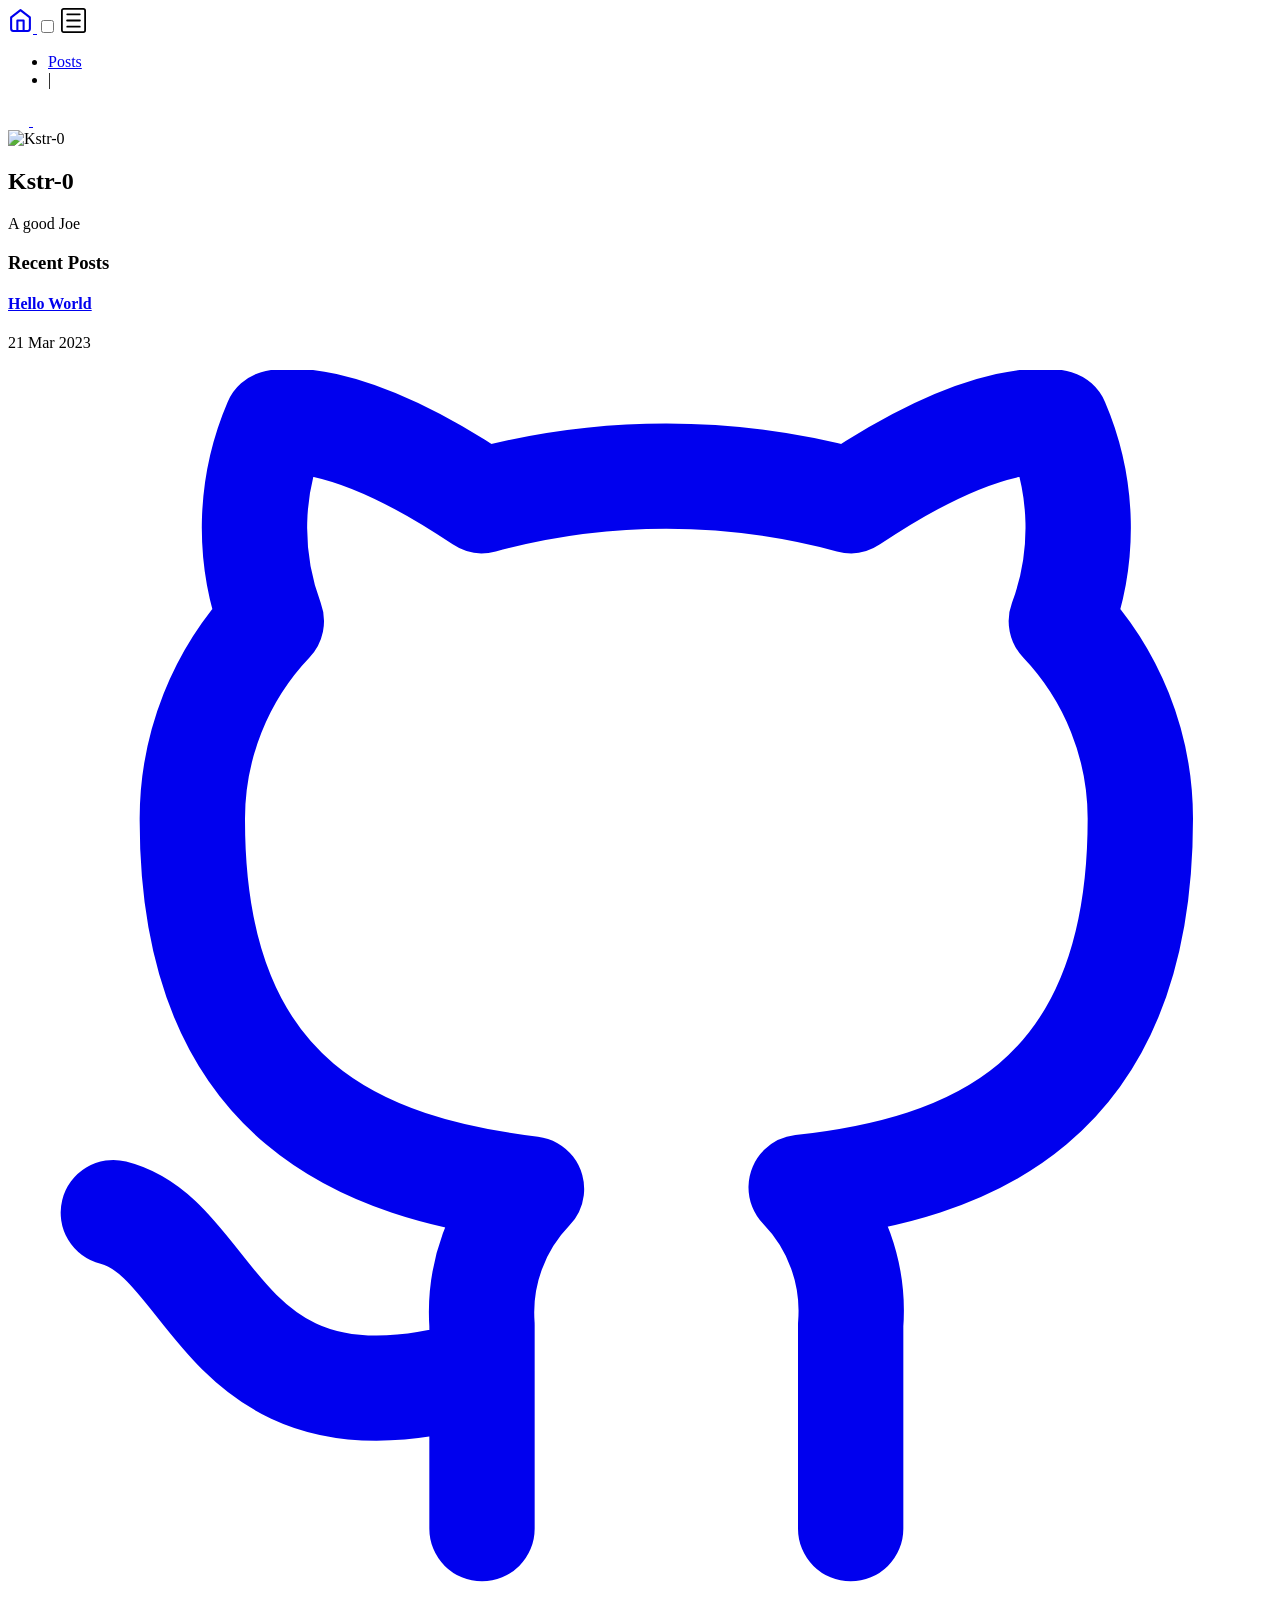
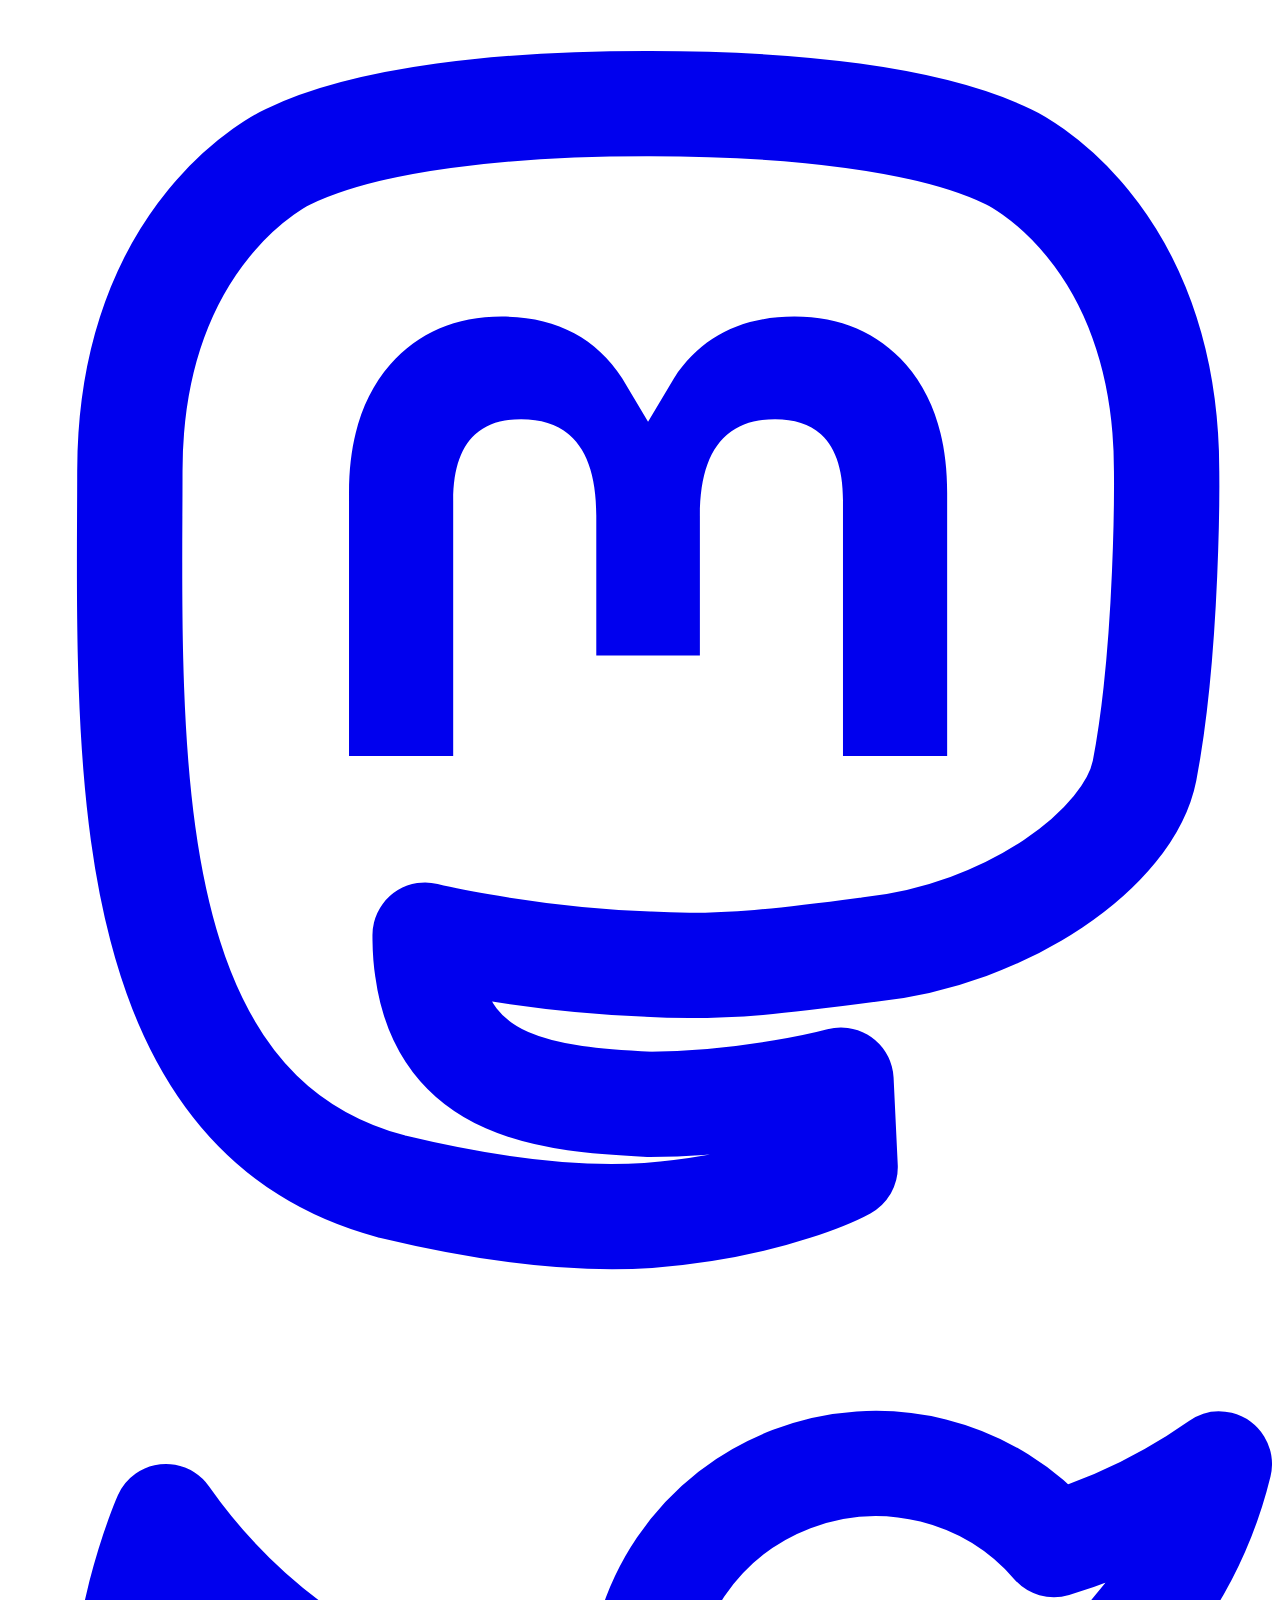
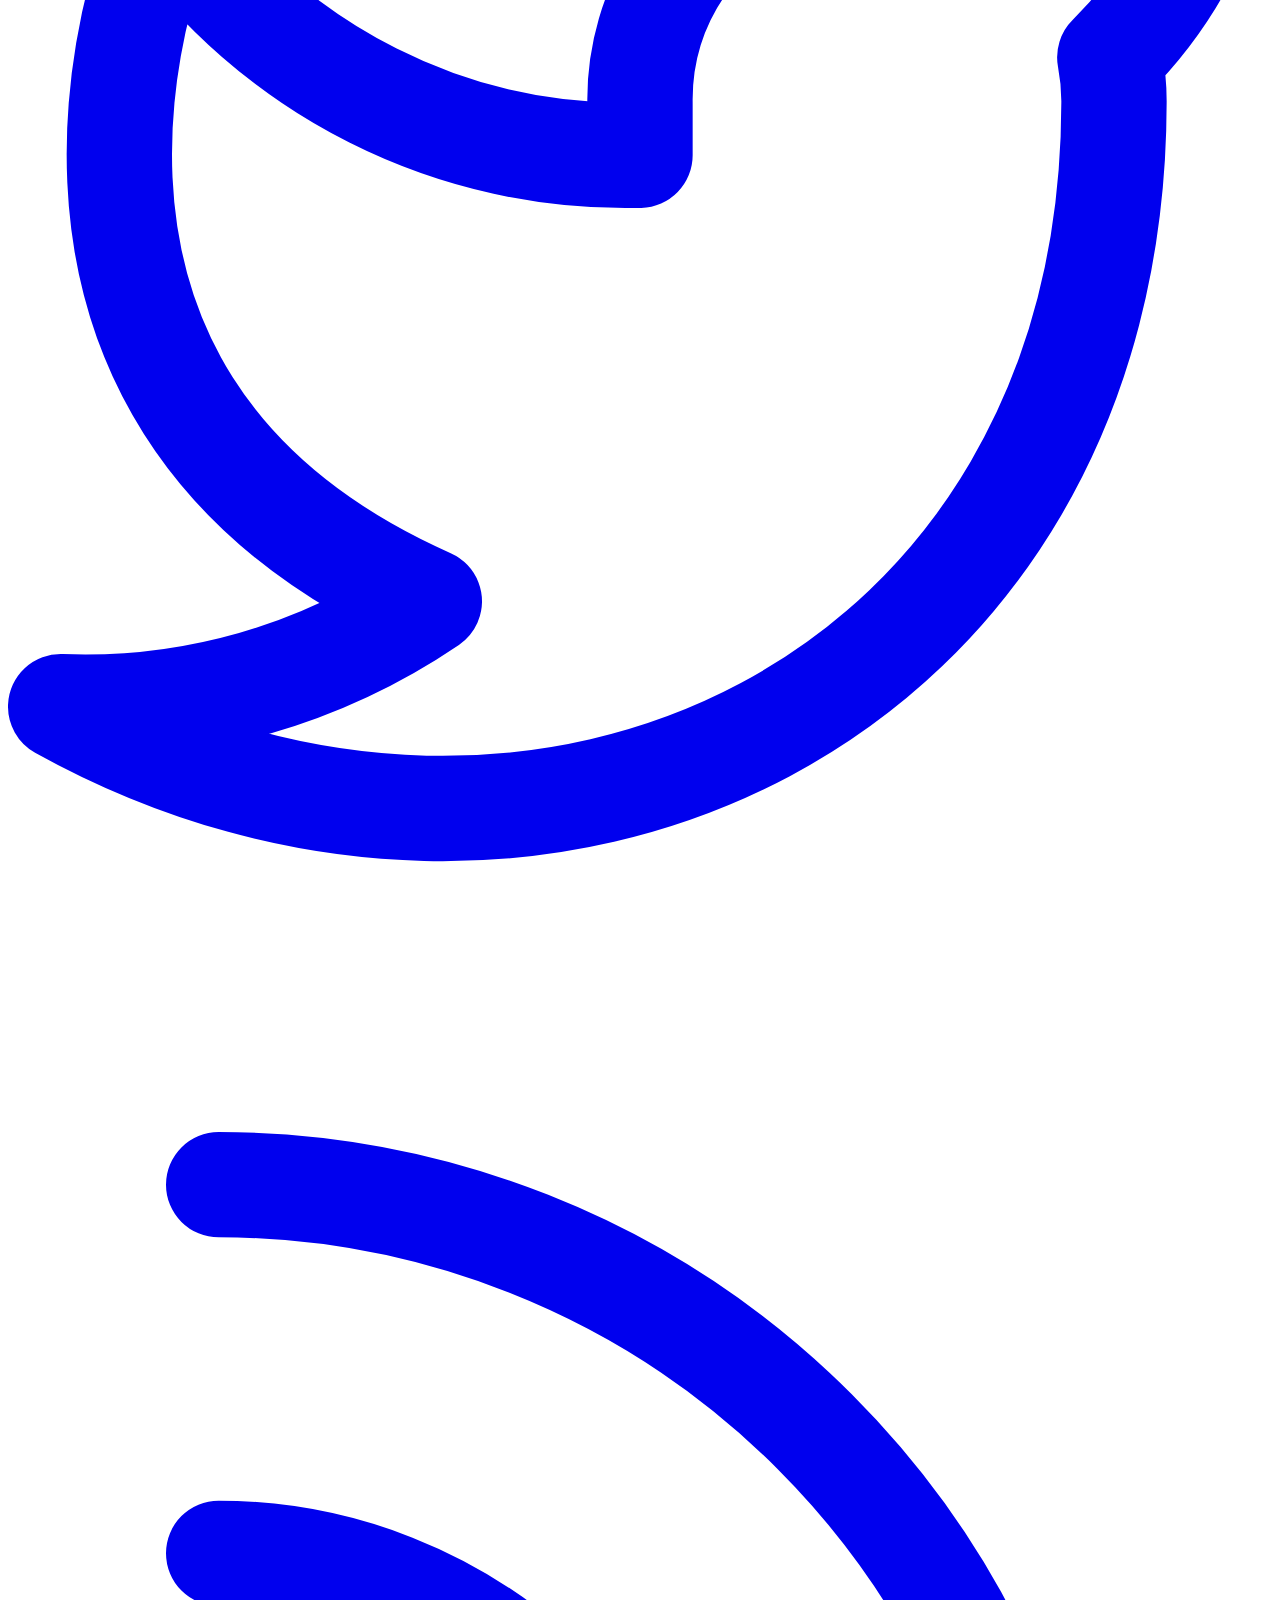
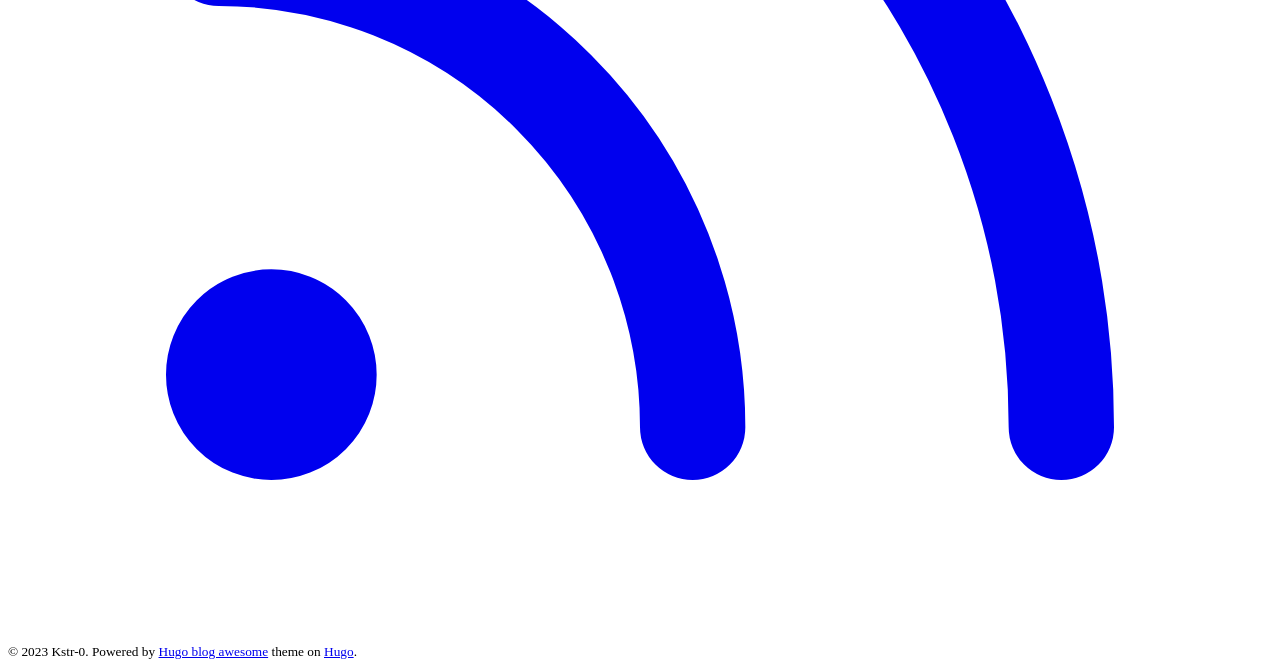
==== public/index.html @ 5611c744 "Added Github Actions Workflow" ====
<!DOCTYPE html>
<html lang="en-us"><head>
  <meta charset="utf-8">
<meta http-equiv="content-type" content="text/html">
<meta name="viewport" content="width=device-width, initial-scale=1.0">

<title itemprop="name">Kstr-0 | Kstr-0</title>
<meta property="og:title" content="Kstr-0 | Kstr-0" />
<meta name="twitter:title" content="Kstr-0 | Kstr-0" />
<meta itemprop="name" content="Kstr-0 | Kstr-0" />
<meta name="application-name" content="Kstr-0 | Kstr-0" />
<meta property="og:site_name" content="Awesome hugo blog" />

<meta name="description" content="Minimal Hugo blog theme with light and dark mode support">
<meta itemprop="description" content="Minimal Hugo blog theme with light and dark mode support" />
<meta property="og:description" content="Minimal Hugo blog theme with light and dark mode support" />
<meta name="twitter:description" content="Minimal Hugo blog theme with light and dark mode support" />

<meta property="og:locale" content="en-us" />
<meta name="language" content="en-us" />



  <meta itemprop="image" content="http://kstr0.xyz/" />
  <meta property="og:image" content="http://kstr0.xyz/" />
  <meta name="twitter:image" content="http://kstr0.xyz/" />
  <meta name="twitter:image:src" content="http://kstr0.xyz/" />




  <meta name="generator" content="Hugo 0.111.3">

  

  <link rel="canonical" href="http://kstr0.xyz/">
  <link href="http://kstr0.xyz/index.xml" rel="alternate" type="application/rss+xml" title="Kstr-0">
  <link href="http://kstr0.xyz/index.xml" rel="feed" type="application/rss+xml" title="Kstr-0"><link href="/sass/main.min.0eebb6db90b4ec9f4444ef402f08421ee056025ba860df3d749a9f299d472008.css" rel="stylesheet"><link href="/code-highlight.min.706d31975fec544a864cb7f0d847a73ea55ca1df91bf495fd12a177138d807cf.css" rel="stylesheet">

  

  <link rel="apple-touch-icon" sizes="180x180" href="/images/favicon/apple-touch-icon.png">
  <link rel="icon" type="image/png" sizes="32x32" href="/images/favicon/favicon-32x32.png">
  <link rel="icon" type="image/png" sizes="16x16" href="/images/favicon/favicon-16x16.png">
  <link rel="manifest" href="/images/favicon/site.webmanifest">
  <link rel="mask-icon" href="/images/favicon/safari-pinned-tab.svg" color="#5bbad5">
  <link rel="shortcut icon" href="/images/favicon/favicon.ico">
  <meta name="msapplication-TileColor" content="#2b5797">
  <meta name="msapplication-config" content="/images/favicon/browserconfig.xml">
  <meta name="theme-color" content="#ffffff">

  
  <link rel="icon" type="image/svg+xml" href="/images/favicon/favicon.svg">

  
    </head><body data-theme = "dark" class="notransition">
<script src="http://kstr0.xyz/js/themeLoader.min.4e9e1a253d543bbfec02e7f2460d9621e719fd739dc8a5256faa91cda6e12e03.js"></script><div class="navbar" role="navigation">
  <nav class="menu" aria-label="Main Navigation">
    <a href="/" class="logo">
      <svg xmlns="http://www.w3.org/2000/svg" width="25" height="25" 
viewBox="0 0 24 24" fill="none" stroke="currentColor" stroke-width="2" stroke-linecap="round" 
stroke-linejoin="round" class="feather feather-home">
<title>Home</title>
<path d="M3 9l9-7 9 7v11a2 2 0 0 1-2 2H5a2 2 0 0 1-2-2z"></path>
<polyline points="9 22 9 12 15 12 15 22"></polyline>
</svg>
    </a>
    <input type="checkbox" id="menu-trigger" class="menu-trigger" />
    <label for="menu-trigger">
      <span class="menu-icon">
        <svg xmlns="http://www.w3.org/2000/svg" width="25" height="25" stroke="currentColor" fill="none" viewBox="0 0 14 14"><title>Menu</title><path stroke-linecap="round" stroke-linejoin="round" d="M10.595 7L3.40726 7"></path><path stroke-linecap="round" stroke-linejoin="round" d="M10.5096 3.51488L3.49301 3.51488"></path><path stroke-linecap="round" stroke-linejoin="round" d="M10.5096 10.4851H3.49301"></path><path stroke-linecap="round" stroke-linejoin="round" d="M0.5 12.5V1.5C0.5 0.947715 0.947715 0.5 1.5 0.5H12.5C13.0523 0.5 13.5 0.947715 13.5 1.5V12.5C13.5 13.0523 13.0523 13.5 12.5 13.5H1.5C0.947715 13.5 0.5 13.0523 0.5 12.5Z"></path></svg>
      </span>
    </label>

    <div class="trigger">
      <ul class="trigger-container">
        
        
          <li>
            <a 
            class="menu-link "
            href="/posts/">
            Posts
            </a>
            
          </li>
        
        <li class="menu-separator">
          <span>|</span>
        </li>
      </ul>
      <a id="mode" href="#">
        <svg xmlns="http://www.w3.org/2000/svg" class="mode-sunny" width="21" height="21" viewBox="0 0 14 14" stroke-width="1">
<title>LIGHT</title><g><circle cx="7" cy="7" r="2.5" fill="none" stroke-linecap="round" stroke-linejoin="round"></circle><line x1="7" y1="0.5" x2="7" y2="2.5" fill="none" stroke-linecap="round" stroke-linejoin="round"></line><line x1="2.4" y1="2.4" x2="3.82" y2="3.82" fill="none" stroke-linecap="round" stroke-linejoin="round"></line><line x1="0.5" y1="7" x2="2.5" y2="7" fill="none" stroke-linecap="round" stroke-linejoin="round"></line><line x1="2.4" y1="11.6" x2="3.82" y2="10.18" fill="none" stroke-linecap="round" stroke-linejoin="round"></line><line x1="7" y1="13.5" x2="7" y2="11.5" fill="none" stroke-linecap="round" stroke-linejoin="round"></line><line x1="11.6" y1="11.6" x2="10.18" y2="10.18" fill="none" stroke-linecap="round" stroke-linejoin="round"></line><line x1="13.5" y1="7" x2="11.5" y2="7" fill="none" stroke-linecap="round" stroke-linejoin="round"></line><line x1="11.6" y1="2.4" x2="10.18" y2="3.82" fill="none" stroke-linecap="round" stroke-linejoin="round"></line></g></svg>
        <svg xmlns="http://www.w3.org/2000/svg" class="mode-moon" width="21" height="21" viewBox="0 0 14 14" stroke-width="1">
<title>DARK</title><g><circle cx="7" cy="7" r="2.5" fill="none" stroke-linecap="round" stroke-linejoin="round"></circle><line x1="7" y1="0.5" x2="7" y2="2.5" fill="none" stroke-linecap="round" stroke-linejoin="round"></line><line x1="2.4" y1="2.4" x2="3.82" y2="3.82" fill="none" stroke-linecap="round" stroke-linejoin="round"></line><line x1="0.5" y1="7" x2="2.5" y2="7" fill="none" stroke-linecap="round" stroke-linejoin="round"></line><line x1="2.4" y1="11.6" x2="3.82" y2="10.18" fill="none" stroke-linecap="round" stroke-linejoin="round"></line><line x1="7" y1="13.5" x2="7" y2="11.5" fill="none" stroke-linecap="round" stroke-linejoin="round"></line><line x1="11.6" y1="11.6" x2="10.18" y2="10.18" fill="none" stroke-linecap="round" stroke-linejoin="round"></line><line x1="13.5" y1="7" x2="11.5" y2="7" fill="none" stroke-linecap="round" stroke-linejoin="round"></line><line x1="11.6" y1="2.4" x2="10.18" y2="3.82" fill="none" stroke-linecap="round" stroke-linejoin="round"></line></g></svg>
      </a>
    </div>
  </nav>
</div>
<div class="wrapper">
            


<div class="author">
    
    
    <img class="author-avatar" 
    src="/avatar_hu2a9fca125b2c126c1913aefaaf7fb490_11666_100x100_fill_q75_h2_box_smart1_3.webp" 
    alt="Kstr-0" width="460" height="460" />
    
    <h2 class="author-name">Kstr-0</h2>
    <p class="author-bio">A good Joe</p>
</div>

            <main aria-label="Content">
                <h3 class="posts-item-note" aria-label="Recent Posts">Recent Posts</h3>
                
                
                
                <article class="post-item">
    <h4 class="post-item-title">
        <a href="http://kstr0.xyz/posts/2023/helloworld/">Hello World</a>
    </h4>
    
    
    <time class="post-item-meta" datetime="2023-03-21T23:42:41Z">
        21 Mar 2023
    </time>
</article>
                
                
            </main>
        </div><footer class="footer">
    <span class="footer_item"> </span>
    &nbsp;

    <div class="footer_social-icons">
<a href="https://github.com/hugo-sid" target="_blank" rel="noopener noreferrer me" title="Github">
    <svg xmlns="http://www.w3.org/2000/svg" viewBox="0 0 24 24" fill="none" stroke="currentColor" stroke-width="2"
    stroke-linecap="round" stroke-linejoin="round">
    <path
        d="M9 19c-5 1.5-5-2.5-7-3m14 6v-3.87a3.37 3.37 0 0 0-.94-2.61c3.14-.35 6.44-1.54 6.44-7A5.44 5.44 0 0 0 20 4.77 5.07 5.07 0 0 0 19.91 1S18.73.65 16 2.48a13.38 13.38 0 0 0-7 0C6.27.65 5.09 1 5.09 1A5.07 5.07 0 0 0 5 4.77a5.44 5.44 0 0 0-1.5 3.78c0 5.42 3.3 6.61 6.44 7A3.37 3.37 0 0 0 9 18.13V22">
    </path>
</svg>
</a>
<a href="index.xml" target="_blank" rel="noopener noreferrer me" title="Mastodon">
    <svg xmlns="http://www.w3.org/2000/svg" viewBox="0 0 24 24" fill="none" stroke="currentColor" stroke-width="2"
    stroke-linecap="round" stroke-linejoin="round">
    <path
        d="M21.58 13.913c-.29 1.469-2.592 3.121-5.238 3.396-1.379.184-2.737.368-4.185.276-2.368-.092-4.237-.551-4.237-.551 0 .184.014.459.043.643.308 2.294 2.317 2.478 4.22 2.57 1.922 0 3.633-.46 3.633-.46l.079 1.653s-1.344.734-3.738.918c-1.32.091-2.96-.092-4.869-.551-4.14-1.102-4.853-5.507-4.961-10.005-.034-1.285-.013-2.57-.013-3.58 0-4.589 3-5.966 3-5.966 1.513-.734 4.11-1.01 6.808-1.01h.067c2.699 0 5.296.276 6.81 1.01 0 0 3 1.377 3 5.967 0 0 .037 3.304-.419 5.69"
        stroke="currentColor" />
    <path
        d="M17.832 8.633v5h-1.978V8.78c0-1.023-.43-1.542-1.29-1.542-.95 0-1.427.616-1.427 1.834v2.655H11.17V9.072c0-1.218-.476-1.834-1.427-1.834-.86 0-1.29.52-1.29 1.542v4.852H6.475V8.633c0-1.022.26-1.834.782-2.434.538-.6 1.243-.909 2.118-.909 1.012 0 1.779.39 2.286 1.169l.492.827.493-.827c.507-.78 1.274-1.169 2.286-1.169.875 0 1.58.308 2.118.909.522.6.782 1.412.782 2.434"
        fill="currentColor" stroke="none" />
</svg>
</a>
<a href="https://twitter.com" target="_blank" rel="noopener noreferrer me" title="Twitter">
    <svg xmlns="http://www.w3.org/2000/svg" viewBox="0 0 24 24" fill="none" stroke="currentColor" stroke-width="2"
    stroke-linecap="round" stroke-linejoin="round">
    <path
        d="M23 3a10.9 10.9 0 0 1-3.14 1.53 4.48 4.48 0 0 0-7.86 3v1A10.66 10.66 0 0 1 3 4s-4 9 5 13a11.64 11.64 0 0 1-7 2c9 5 20 0 20-11.5a4.5 4.5 0 0 0-.08-.83A7.72 7.72 0 0 0 23 3z">
    </path>
</svg>
</a>
<a href="index.xml" target="_blank" rel="noopener noreferrer me" title="Rss">
    <svg xmlns="http://www.w3.org/2000/svg" viewBox="0 0 24 24" fill="none" stroke="currentColor" stroke-width="2"
    stroke-linecap="round" stroke-linejoin="round">
    <path d="M4 11a9 9 0 0 1 9 9" />
    <path d="M4 4a16 16 0 0 1 16 16" />
    <circle cx="5" cy="19" r="1" />
</svg>
</a></div>
    <small class="footer_copyright">
        © 2023 Kstr-0.
        Powered by <a href="https://github.com/hugo-sid/hugo-blog-awesome" target="_blank" rel="noreferrer noopener">Hugo blog awesome</a>
        theme on
        <a href="https://gohugo.io" target="_blank" rel="noreferrer noopener">Hugo</a>.
    </small>
</footer>
<script src="http://kstr0.xyz/js/themeSwitchnMenu.min.2a402288242b6930b175a0722c267e2353055739b3975834df35e56d00dd8f50.js"></script></body>
</html>
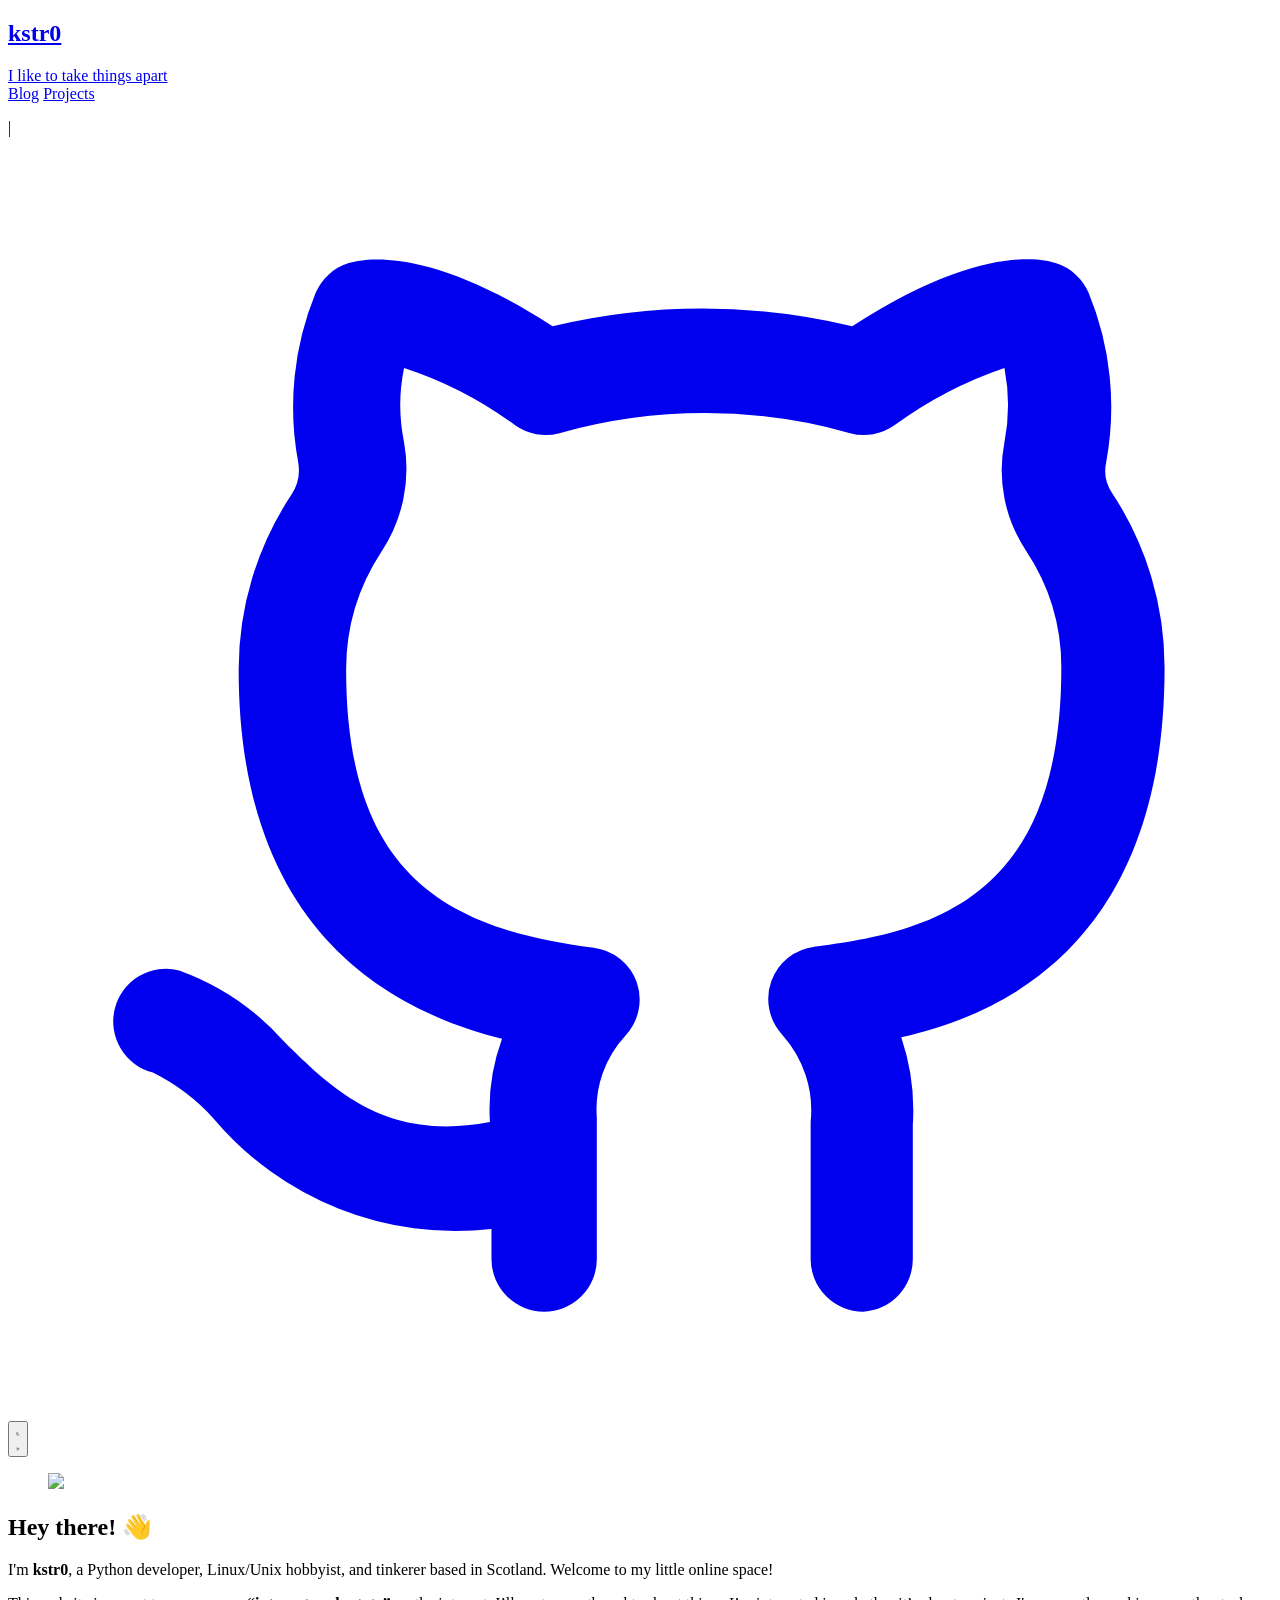
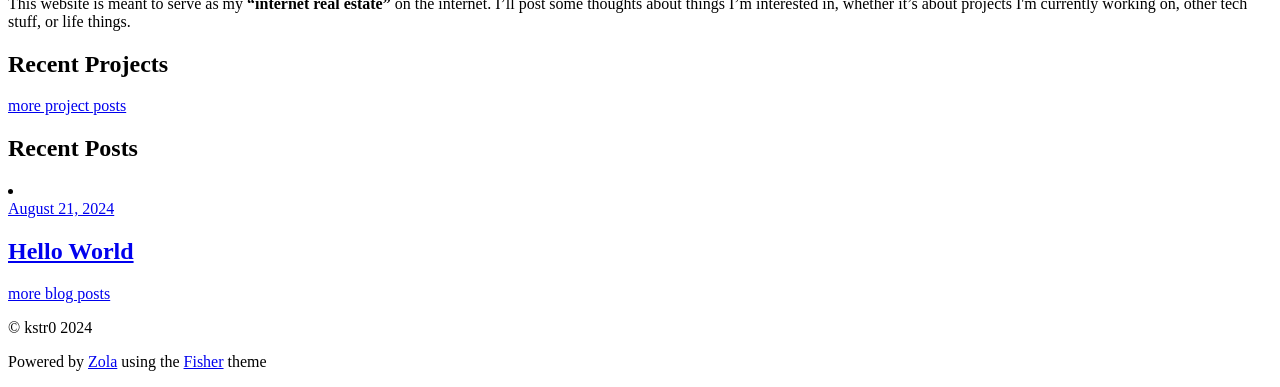
==== commit 2a8e8a7c: "Moved from Hugo to Zola Major Commit migrating from Hugo to Zola whilst keeping the same repo to laz" ====
--- a/public/index.html
+++ b/public/index.html
@@ -1,182 +1,166 @@
 <!DOCTYPE html>
-<html lang="en-us"><head>
+<html lang="en">
+
+  <head>
   <meta charset="utf-8">
-<meta http-equiv="content-type" content="text/html">
-<meta name="viewport" content="width=device-width, initial-scale=1.0">
+  <meta name="viewport" content="width=device-width, inital-scale=1.0"/>
+ 
+  
+  <title>kstr0</title>
 
-<title itemprop="name">Kstr-0 | Kstr-0</title>
-<meta property="og:title" content="Kstr-0 | Kstr-0" />
-<meta name="twitter:title" content="Kstr-0 | Kstr-0" />
-<meta itemprop="name" content="Kstr-0 | Kstr-0" />
-<meta name="application-name" content="Kstr-0 | Kstr-0" />
-<meta property="og:site_name" content="Awesome hugo blog" />
+  <link rel="stylesheet" href="htttps://kstr0.xyz/./styles/styles.css?h=8f86b9c85a0c47e8ab84" />
+  
+  <script>
+    if (localStorage.getItem('color-theme') === 'dark' || (!('color-theme' in localStorage) && window.matchMedia('(prefers-color-scheme: dark)').matches)) {
+      document.documentElement.classList.add('dark');
+    } else {
+    document.documentElement.classList.remove('dark')
+    }
+  </script>
 
-<meta name="description" content="Minimal Hugo blog theme with light and dark mode support">
-<meta itemprop="description" content="Minimal Hugo blog theme with light and dark mode support" />
-<meta property="og:description" content="Minimal Hugo blog theme with light and dark mode support" />
-<meta name="twitter:description" content="Minimal Hugo blog theme with light and dark mode support" />
+  
+    <meta name="description" content="I like to take things apart" />
+    <meta name="twitter:description" content="I like to take things apart">
+    <meta property="og:description" content="I like to take things apart" />
+  
 
-<meta property="og:locale" content="en-us" />
-<meta name="language" content="en-us" />
+</head>
+
+<body class="transition dark:bg-neutral-900 relative"> 
+<div class="flex flex-col min-h-screen w-full">
+    <div class="flex-1">       
+        <div class="shrink-0 h-full">
+          
+          <div class="max-w-3xl mx-auto p-4">
+            <nav class="flex flex-col sm:flex-row items-center justify-between flex-wrap">
+                  <a href="/" class="flex flex-col sm:flex-row items-center">   
+                    <div class="flex flex-col items-start">
+                        <h1 class="hover:scale-110 text-center sm:text-left w-full text-5xl font-semibold text-emerald-500">kstr0</h1>
+                        <span class="dark:text-stone-400 text-stone-600">I like to take things apart</span>
+                    </div>
+                  </a>
+                <div class="flex w-1/4 justify-evenly items-center dark:text-stone-400 text-stone-600">
+                  <a class="p-2 hover:text-emerald-500" href="/blog">Blog</a>
+                  <a class="p-2 hover:text-emerald-500" href="/projects">Projects</a>
+                  <p class="p-2">|</p> 
+                  <div class="flex items-center">
+                  
+<a aria-label="Link to my Github account" href="https://github.com/kstr0git" class="text-stone-500 dark:text-stone-400 hover:bg-neutral-100 dark:hover:bg-neutral-700 focus:outline-none focus:ring-4 focus:ring-neutral-200 dark:focus:ring-neutral-700 rounded-lg text-sm p-2.5">
+ <svg xmlns="http://www.w3.org/2000/svg" viewBox="0 0 24 24" class="w-5 h-5"><path fill="currentColor" d="M16.24 22a1 1 0 0 1-1-1v-2.6a2.15 2.15 0 0 0-.54-1.66a1 1 0 0 1 .61-1.67C17.75 14.78 20 14 20 9.77a4 4 0 0 0-.67-2.22a2.75 2.75 0 0 1-.41-2.06a3.7 3.7 0 0 0 0-1.41a7.7 7.7 0 0 0-2.09 1.09a1 1 0 0 1-.84.15a10.15 10.15 0 0 0-5.52 0a1 1 0 0 1-.84-.15a7.4 7.4 0 0 0-2.11-1.09a3.5 3.5 0 0 0 0 1.41a2.84 2.84 0 0 1-.43 2.08a4.07 4.07 0 0 0-.67 2.23c0 3.89 1.88 4.93 4.7 5.29a1 1 0 0 1 .82.66a1 1 0 0 1-.21 1a2.06 2.06 0 0 0-.55 1.56V21a1 1 0 0 1-2 0v-.57a6 6 0 0 1-5.27-2.09a3.9 3.9 0 0 0-1.16-.88a1 1 0 1 1 .5-1.94a4.9 4.9 0 0 1 2 1.36c1 1 2 1.88 3.9 1.52a3.9 3.9 0 0 1 .23-1.58c-2.06-.52-5-2-5-7a6 6 0 0 1 1-3.33a.85.85 0 0 0 .13-.62a5.7 5.7 0 0 1 .33-3.21a1 1 0 0 1 .63-.57c.34-.1 1.56-.3 3.87 1.2a12.16 12.16 0 0 1 5.69 0c2.31-1.5 3.53-1.31 3.86-1.2a1 1 0 0 1 .63.57a5.7 5.7 0 0 1 .33 3.22a.75.75 0 0 0 .11.57a6 6 0 0 1 1 3.34c0 5.07-2.92 6.54-5 7a4.3 4.3 0 0 1 .22 1.67V21a1 1 0 0 1-.94 1"/></svg>
+</a>
+
+
+<button aria-label="Toggle Theme" id="theme-toggle" type="button" class="text-stone-500 dark:text-stone-400 hover:bg-neutral-100 dark:hover:bg-neutral-700 focus:outline-none focus:ring-4 focus:ring-neutral-200 dark:focus:ring-neutral-700 rounded-lg text-sm p-2.5">
+  <svg id="theme-toggle-dark-icon" class="hidden w-5 h-5" fill="currentColor" viewBox="0 0 24 24" xmlns="http://www.w3.org/2000/svg">
+    <path d="M10 7C10 10.866 13.134 14 17 14C18.9584 14 20.729 13.1957 21.9995 11.8995C22 11.933 22 11.9665 22 12C22 17.5228 17.5228 22 12 22C6.47715 22 2 17.5228 2 12C2 6.47715 6.47715 2 12 2C12.0335 2 12.067 2 12.1005 2.00049C10.8043 3.27098 10 5.04157 10 7ZM4 12C4 16.4183 7.58172 20 12 20C15.0583 20 17.7158 18.2839 19.062 15.7621C18.3945 15.9187 17.7035 16 17 16C12.0294 16 8 11.9706 8 7C8 6.29648 8.08133 5.60547 8.2379 4.938C5.71611 6.28423 4 8.9417 4 12Z"></path>
+  </svg>
+    
+  <svg id="theme-toggle-light-icon" class="hidden w-5 h-5" fill="currentColor" viewBox="0 0 24 24" xmlns="http://www.w3.org/2000/svg">
+    <path d="M12 18C8.68629 18 6 15.3137 6 12C6 8.68629 8.68629 6 12 6C15.3137 6 18 8.68629 18 12C18 15.3137 15.3137 18 12 18ZM12 16C14.2091 16 16 14.2091 16 12C16 9.79086 14.2091 8 12 8C9.79086 8 8 9.79086 8 12C8 14.2091 9.79086 16 12 16ZM11 1H13V4H11V1ZM11 20H13V23H11V20ZM3.51472 4.92893L4.92893 3.51472L7.05025 5.63604L5.63604 7.05025L3.51472 4.92893ZM16.9497 18.364L18.364 16.9497L20.4853 19.0711L19.0711 20.4853L16.9497 18.364ZM19.0711 3.51472L20.4853 4.92893L18.364 7.05025L16.9497 5.63604L19.0711 3.51472ZM5.63604 16.9497L7.05025 18.364L4.92893 20.4853L3.51472 19.0711L5.63604 16.9497ZM23 11V13H20V11H23ZM4 11V13H1V11H4Z" fill-rule="evenodd" clip-rule="evenodd"></path>
+  </svg>
+</button>
+
+                  </div>
+                </div>
+            </nav>
+          </div>
+          
+
+          
+<div class="grid-prose flex flex-col items-center"> 
+
+<figure class="!mt-4">
+      <img src="htttps://kstr0.xyz/images/banner.jpg?h=b8a804850b93524a1b77" height="500px" class="w-full rounded-lg !mb-0"/>
+</figure>
+
+<div class="flex-col gap-8 dark:text-stone-400">
+  <h2 class="text-xl font-semibold">Hey there! <span class="text-base">👋</span></h2>
+  <p>I'm <b>kstr0</b>, a Python developer, Linux/Unix hobbyist, and tinkerer based in Scotland. Welcome to my little online space!</p>
+  <p class="!mt-4">This website is meant to serve as my <b>“internet real estate”</b> 
+  on the internet. I’ll post some thoughts about things I’m interested in, whether it’s about 
+  projects I'm currently working on, other tech stuff, or life things.
+  </p>
+</div>
+
+<section class="!mt-4 flex sm:flex-row flex-col gap-8 justify-evenly">
+  <div class="w-full">
+    <div class="border-b-2 border-dotted border-emerald-500">
+      <h2 class="text-xl dark:text-stone-400" >Recent Projects</h2>
+    </div>
+
+    <div class="list-none dark:text-stone-400">
+      
+      
+        
 
 
 
-  <meta itemprop="image" content="http://kstr0.xyz/" />
-  <meta property="og:image" content="http://kstr0.xyz/" />
-  <meta name="twitter:image" content="http://kstr0.xyz/" />
-  <meta name="twitter:image:src" content="http://kstr0.xyz/" />
+      
+      <a class="text-sm font-semibold hover:text-emerald-500" href="/projects/">more project posts</a>
+    </div>
+  </div>
+
+  <div class="w-full">
+    <div class="border-b-2 border-dotted border-emerald-500">
+      <h2 class="text-xl dark:text-stone-400" >Recent Posts</h2>
+    </div>
+    <div class="list-none dark:text-stone-400">
+      
+      
+        
+
+<li class="prose prose-h1:mb-0 mt-4 group">
+    <a class="no-underline" href="htttps://kstr0.xyz/blog/hello-world/">
+        <div class="w-full transition">
+            <div class="max-h-[150px] rounded-lg bg-neutral-100 dark:bg-neutral-800"
+                 
+                 
+                    
+                        style="background-image: url('htttps://kstr0.xyz/blog/hello-world/banner.png?h=5907097fbc9d79087ddf'); background-size: cover;"
+                    
+                >
+                <div class="rounded-lg flex flex-col inset-0 z-10 justify-end
+                     bg-gradient-to-t 
+                    from-neutral-900/60 group-hover:from-stone-900/90">
+
+                    <time class="text-sm p-3 !pb-0
+                         text-white
+                         dark:drop-shadow-lg"
+                         datetime="2024-08-21T00:00:00+00:00">
+                        August 21, 2024
+                    </time>
+
+                    <h1 class="text-base sm:text-xl transition group-hover:text-emerald-500
+                         text-white
+                         dark:drop-shadow-lg p-3 !pt-0 
+                        !pb-1 sm:!pb-2 w-full">
+                        Hello World
+                    </h1>
+                </div>
+            </div>
+        </div>
+    </a>
+</li>
 
 
+      
+      <a class="text-sm font-semibold hover:text-emerald-500" href="/blog/">more blog posts</a>
+    </div>
+  </div>
+</section>
 
-
-  <meta name="generator" content="Hugo 0.111.3">
-
-  
-
-  <link rel="canonical" href="http://kstr0.xyz/">
-  <link href="http://kstr0.xyz/index.xml" rel="alternate" type="application/rss+xml" title="Kstr-0">
-  <link href="http://kstr0.xyz/index.xml" rel="feed" type="application/rss+xml" title="Kstr-0"><link href="/sass/main.min.0eebb6db90b4ec9f4444ef402f08421ee056025ba860df3d749a9f299d472008.css" rel="stylesheet"><link href="/code-highlight.min.706d31975fec544a864cb7f0d847a73ea55ca1df91bf495fd12a177138d807cf.css" rel="stylesheet">
-
-  
-
-  <link rel="apple-touch-icon" sizes="180x180" href="/images/favicon/apple-touch-icon.png">
-  <link rel="icon" type="image/png" sizes="32x32" href="/images/favicon/favicon-32x32.png">
-  <link rel="icon" type="image/png" sizes="16x16" href="/images/favicon/favicon-16x16.png">
-  <link rel="manifest" href="/images/favicon/site.webmanifest">
-  <link rel="mask-icon" href="/images/favicon/safari-pinned-tab.svg" color="#5bbad5">
-  <link rel="shortcut icon" href="/images/favicon/favicon.ico">
-  <meta name="msapplication-TileColor" content="#2b5797">
-  <meta name="msapplication-config" content="/images/favicon/browserconfig.xml">
-  <meta name="theme-color" content="#ffffff">
-
-  
-  <link rel="icon" type="image/svg+xml" href="/images/favicon/favicon.svg">
-
-  
-    </head><body data-theme = "dark" class="notransition">
-<script src="http://kstr0.xyz/js/themeLoader.min.4e9e1a253d543bbfec02e7f2460d9621e719fd739dc8a5256faa91cda6e12e03.js"></script><div class="navbar" role="navigation">
-  <nav class="menu" aria-label="Main Navigation">
-    <a href="/" class="logo">
-      <svg xmlns="http://www.w3.org/2000/svg" width="25" height="25" 
-viewBox="0 0 24 24" fill="none" stroke="currentColor" stroke-width="2" stroke-linecap="round" 
-stroke-linejoin="round" class="feather feather-home">
-<title>Home</title>
-<path d="M3 9l9-7 9 7v11a2 2 0 0 1-2 2H5a2 2 0 0 1-2-2z"></path>
-<polyline points="9 22 9 12 15 12 15 22"></polyline>
-</svg>
-    </a>
-    <input type="checkbox" id="menu-trigger" class="menu-trigger" />
-    <label for="menu-trigger">
-      <span class="menu-icon">
-        <svg xmlns="http://www.w3.org/2000/svg" width="25" height="25" stroke="currentColor" fill="none" viewBox="0 0 14 14"><title>Menu</title><path stroke-linecap="round" stroke-linejoin="round" d="M10.595 7L3.40726 7"></path><path stroke-linecap="round" stroke-linejoin="round" d="M10.5096 3.51488L3.49301 3.51488"></path><path stroke-linecap="round" stroke-linejoin="round" d="M10.5096 10.4851H3.49301"></path><path stroke-linecap="round" stroke-linejoin="round" d="M0.5 12.5V1.5C0.5 0.947715 0.947715 0.5 1.5 0.5H12.5C13.0523 0.5 13.5 0.947715 13.5 1.5V12.5C13.5 13.0523 13.0523 13.5 12.5 13.5H1.5C0.947715 13.5 0.5 13.0523 0.5 12.5Z"></path></svg>
-      </span>
-    </label>
-
-    <div class="trigger">
-      <ul class="trigger-container">
-        
-        
-          <li>
-            <a 
-            class="menu-link "
-            href="/posts/">
-            Posts
-            </a>
-            
-          </li>
-        
-        <li class="menu-separator">
-          <span>|</span>
-        </li>
-      </ul>
-      <a id="mode" href="#">
-        <svg xmlns="http://www.w3.org/2000/svg" class="mode-sunny" width="21" height="21" viewBox="0 0 14 14" stroke-width="1">
-<title>LIGHT</title><g><circle cx="7" cy="7" r="2.5" fill="none" stroke-linecap="round" stroke-linejoin="round"></circle><line x1="7" y1="0.5" x2="7" y2="2.5" fill="none" stroke-linecap="round" stroke-linejoin="round"></line><line x1="2.4" y1="2.4" x2="3.82" y2="3.82" fill="none" stroke-linecap="round" stroke-linejoin="round"></line><line x1="0.5" y1="7" x2="2.5" y2="7" fill="none" stroke-linecap="round" stroke-linejoin="round"></line><line x1="2.4" y1="11.6" x2="3.82" y2="10.18" fill="none" stroke-linecap="round" stroke-linejoin="round"></line><line x1="7" y1="13.5" x2="7" y2="11.5" fill="none" stroke-linecap="round" stroke-linejoin="round"></line><line x1="11.6" y1="11.6" x2="10.18" y2="10.18" fill="none" stroke-linecap="round" stroke-linejoin="round"></line><line x1="13.5" y1="7" x2="11.5" y2="7" fill="none" stroke-linecap="round" stroke-linejoin="round"></line><line x1="11.6" y1="2.4" x2="10.18" y2="3.82" fill="none" stroke-linecap="round" stroke-linejoin="round"></line></g></svg>
-        <svg xmlns="http://www.w3.org/2000/svg" class="mode-moon" width="21" height="21" viewBox="0 0 14 14" stroke-width="1">
-<title>DARK</title><g><circle cx="7" cy="7" r="2.5" fill="none" stroke-linecap="round" stroke-linejoin="round"></circle><line x1="7" y1="0.5" x2="7" y2="2.5" fill="none" stroke-linecap="round" stroke-linejoin="round"></line><line x1="2.4" y1="2.4" x2="3.82" y2="3.82" fill="none" stroke-linecap="round" stroke-linejoin="round"></line><line x1="0.5" y1="7" x2="2.5" y2="7" fill="none" stroke-linecap="round" stroke-linejoin="round"></line><line x1="2.4" y1="11.6" x2="3.82" y2="10.18" fill="none" stroke-linecap="round" stroke-linejoin="round"></line><line x1="7" y1="13.5" x2="7" y2="11.5" fill="none" stroke-linecap="round" stroke-linejoin="round"></line><line x1="11.6" y1="11.6" x2="10.18" y2="10.18" fill="none" stroke-linecap="round" stroke-linejoin="round"></line><line x1="13.5" y1="7" x2="11.5" y2="7" fill="none" stroke-linecap="round" stroke-linejoin="round"></line><line x1="11.6" y1="2.4" x2="10.18" y2="3.82" fill="none" stroke-linecap="round" stroke-linejoin="round"></line></g></svg>
-      </a>
-    </div>
-  </nav>
-</div>
-<div class="wrapper">
-            
-
-
-<div class="author">
-    
-    
-    <img class="author-avatar" 
-    src="/avatar_hu2a9fca125b2c126c1913aefaaf7fb490_11666_100x100_fill_q75_h2_box_smart1_3.webp" 
-    alt="Kstr-0" width="460" height="460" />
-    
-    <h2 class="author-name">Kstr-0</h2>
-    <p class="author-bio">A good Joe</p>
 </div>
 
-            <main aria-label="Content">
-                <h3 class="posts-item-note" aria-label="Recent Posts">Recent Posts</h3>
-                
-                
-                
-                <article class="post-item">
-    <h4 class="post-item-title">
-        <a href="http://kstr0.xyz/posts/2023/helloworld/">Hello World</a>
-    </h4>
-    
-    
-    <time class="post-item-meta" datetime="2023-03-21T23:42:41Z">
-        21 Mar 2023
-    </time>
-</article>
-                
-                
-            </main>
-        </div><footer class="footer">
-    <span class="footer_item"> </span>
-    &nbsp;
+        </div>
+    </div>
 
-    <div class="footer_social-icons">
-<a href="https://github.com/hugo-sid" target="_blank" rel="noopener noreferrer me" title="Github">
-    <svg xmlns="http://www.w3.org/2000/svg" viewBox="0 0 24 24" fill="none" stroke="currentColor" stroke-width="2"
-    stroke-linecap="round" stroke-linejoin="round">
-    <path
-        d="M9 19c-5 1.5-5-2.5-7-3m14 6v-3.87a3.37 3.37 0 0 0-.94-2.61c3.14-.35 6.44-1.54 6.44-7A5.44 5.44 0 0 0 20 4.77 5.07 5.07 0 0 0 19.91 1S18.73.65 16 2.48a13.38 13.38 0 0 0-7 0C6.27.65 5.09 1 5.09 1A5.07 5.07 0 0 0 5 4.77a5.44 5.44 0 0 0-1.5 3.78c0 5.42 3.3 6.61 6.44 7A3.37 3.37 0 0 0 9 18.13V22">
-    </path>
-</svg>
-</a>
-<a href="index.xml" target="_blank" rel="noopener noreferrer me" title="Mastodon">
-    <svg xmlns="http://www.w3.org/2000/svg" viewBox="0 0 24 24" fill="none" stroke="currentColor" stroke-width="2"
-    stroke-linecap="round" stroke-linejoin="round">
-    <path
-        d="M21.58 13.913c-.29 1.469-2.592 3.121-5.238 3.396-1.379.184-2.737.368-4.185.276-2.368-.092-4.237-.551-4.237-.551 0 .184.014.459.043.643.308 2.294 2.317 2.478 4.22 2.57 1.922 0 3.633-.46 3.633-.46l.079 1.653s-1.344.734-3.738.918c-1.32.091-2.96-.092-4.869-.551-4.14-1.102-4.853-5.507-4.961-10.005-.034-1.285-.013-2.57-.013-3.58 0-4.589 3-5.966 3-5.966 1.513-.734 4.11-1.01 6.808-1.01h.067c2.699 0 5.296.276 6.81 1.01 0 0 3 1.377 3 5.967 0 0 .037 3.304-.419 5.69"
-        stroke="currentColor" />
-    <path
-        d="M17.832 8.633v5h-1.978V8.78c0-1.023-.43-1.542-1.29-1.542-.95 0-1.427.616-1.427 1.834v2.655H11.17V9.072c0-1.218-.476-1.834-1.427-1.834-.86 0-1.29.52-1.29 1.542v4.852H6.475V8.633c0-1.022.26-1.834.782-2.434.538-.6 1.243-.909 2.118-.909 1.012 0 1.779.39 2.286 1.169l.492.827.493-.827c.507-.78 1.274-1.169 2.286-1.169.875 0 1.58.308 2.118.909.522.6.782 1.412.782 2.434"
-        fill="currentColor" stroke="none" />
-</svg>
-</a>
-<a href="https://twitter.com" target="_blank" rel="noopener noreferrer me" title="Twitter">
-    <svg xmlns="http://www.w3.org/2000/svg" viewBox="0 0 24 24" fill="none" stroke="currentColor" stroke-width="2"
-    stroke-linecap="round" stroke-linejoin="round">
-    <path
-        d="M23 3a10.9 10.9 0 0 1-3.14 1.53 4.48 4.48 0 0 0-7.86 3v1A10.66 10.66 0 0 1 3 4s-4 9 5 13a11.64 11.64 0 0 1-7 2c9 5 20 0 20-11.5a4.5 4.5 0 0 0-.08-.83A7.72 7.72 0 0 0 23 3z">
-    </path>
-</svg>
-</a>
-<a href="index.xml" target="_blank" rel="noopener noreferrer me" title="Rss">
-    <svg xmlns="http://www.w3.org/2000/svg" viewBox="0 0 24 24" fill="none" stroke="currentColor" stroke-width="2"
-    stroke-linecap="round" stroke-linejoin="round">
-    <path d="M4 11a9 9 0 0 1 9 9" />
-    <path d="M4 4a16 16 0 0 1 16 16" />
-    <circle cx="5" cy="19" r="1" />
-</svg>
-</a></div>
-    <small class="footer_copyright">
-        © 2023 Kstr-0.
-        Powered by <a href="https://github.com/hugo-sid/hugo-blog-awesome" target="_blank" rel="noreferrer noopener">Hugo blog awesome</a>
-        theme on
-        <a href="https://gohugo.io" target="_blank" rel="noreferrer noopener">Hugo</a>.
-    </small>
-</footer>
-<script src="http://kstr0.xyz/js/themeSwitchnMenu.min.2a402288242b6930b175a0722c267e2353055739b3975834df35e56d00dd8f50.js"></script></body>
-</html>+  <footer class="mt-8 flex flex-col justify-center items-center dark:text-stone-400 text-stone-600 w-full">
+        <p class="p2 text-sm">© kstr0 2024</p>
+        <p class="text-sm">Powered by <a class="hover:text-emerald-500" href="https://www.getzola.org/">Zola</a> 
+          using the <a class="hover:text-emerald-500" href="https://github.com/kstr0git/fisher">Fisher</a> theme</p>
+  </footer>
+</div>
+
+</body>
+  <script src="htttps://kstr0.xyz/js/toggle-theme.js?h=7377dcaaf73f6f31b36b"></script>
+</html>
